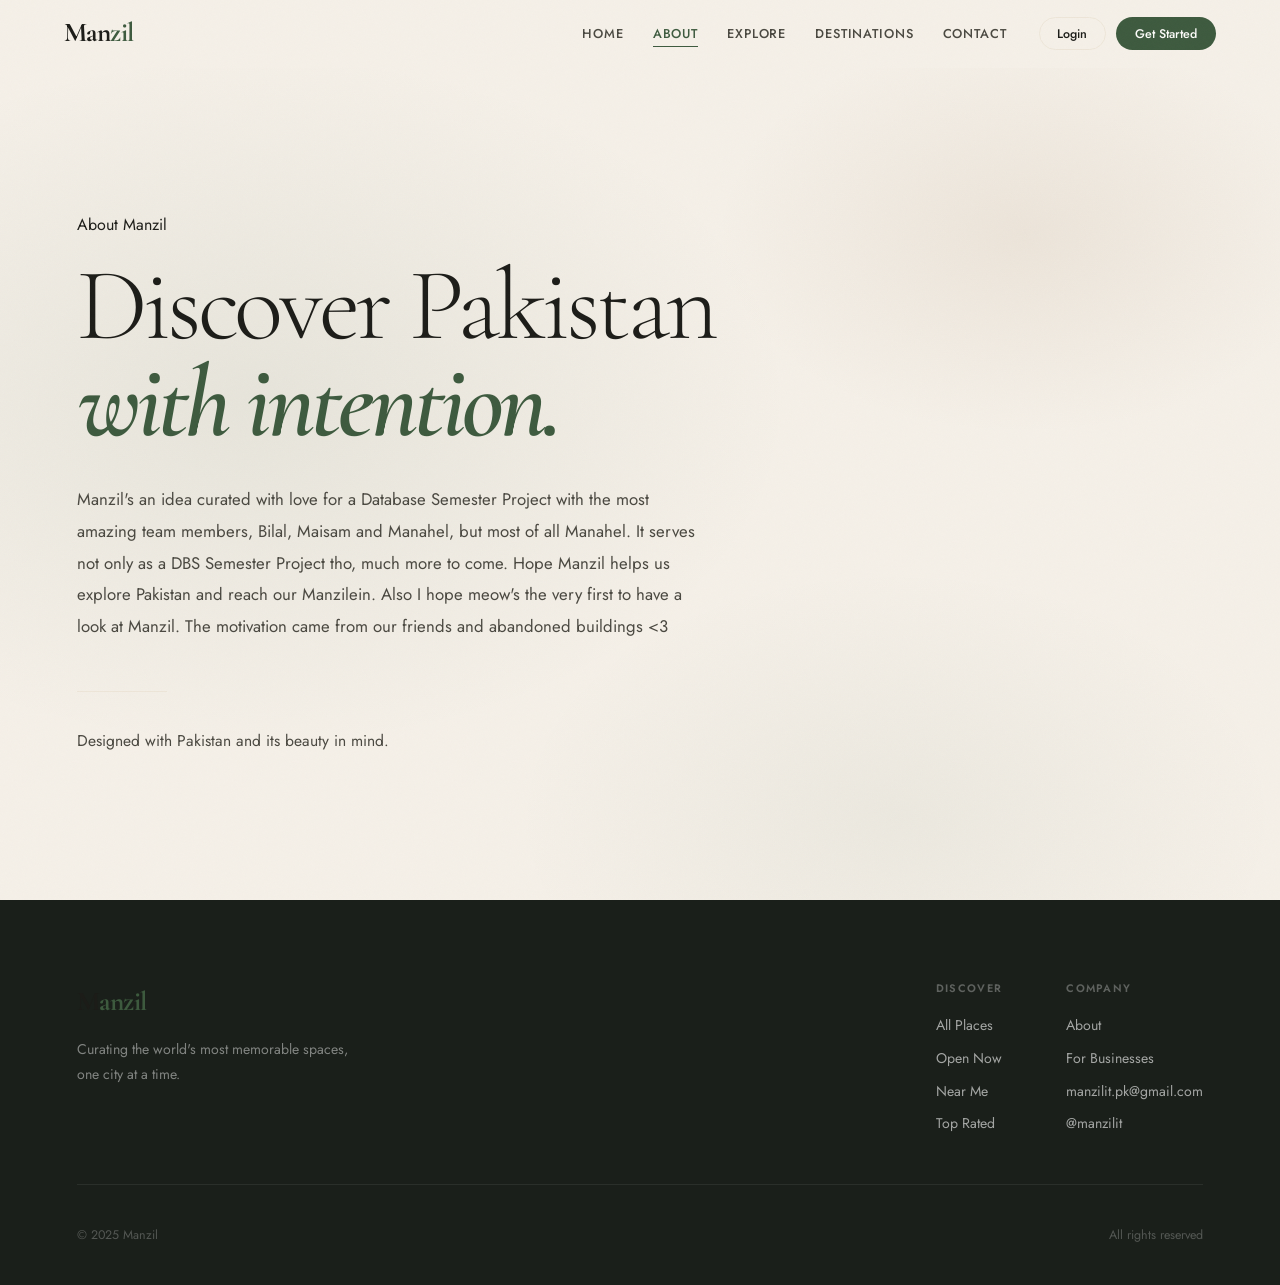
==== src/main/resources/static/about.html @ 92e5460f "Adding About Section" ====
<!-- about.html -->
<!DOCTYPE html>
<html lang="en">
<head>
  <meta charset="UTF-8">
  <meta name="viewport" content="width=device-width, initial-scale=1.0">

  <title>About • Manzil</title>

  <link rel="preconnect" href="https://fonts.googleapis.com">
  <link rel="preconnect" href="https://fonts.gstatic.com" crossorigin>

  <link href="https://fonts.googleapis.com/css2?family=Cormorant+Garamond:wght@300;400;500;600;700&family=Jost:wght@300;400;500;600&display=swap" rel="stylesheet">

  <!-- your existing global css -->
  <link rel="stylesheet" href="shared.css">

  <!-- only about page styles -->
  <link rel="stylesheet" href="about.css">
</head>

<body>

  <div class="grain"></div>

  <!-- NAV -->
  <nav class="nav">
    <a href="index.html" class="nav-logo">
      Man<span>zil</span>
    </a>

    <div class="nav-links">
      <a href="index.html">Home</a>
      <a href="#" class="active">About</a>
      <a href="#">Explore</a>
      <a href="#">Destinations</a>
      <a href="#">Contact</a>
    </div>

    <div class="nav-right">
      <button class="nav-btn-ghost">Login</button>
      <button class="nav-btn-solid">Get Started</button>
    </div>
  </nav>

  <!-- ABOUT HERO -->
  <section class="about-hero">

    <div class="about-bg"></div>

    <div class="about-inner">

      <div class="hero-label">
        <span class="label-line"></span>
        <span>About Manzil</span>
      </div>

      <h1 class="about-title">
        Discover Pakistan
        <span>with intention.</span>
      </h1>

      <p class="about-sub">
        Manzil's an idea curated with love for a Database Semester Project with the most amazing team members,
        Bilal, Maisam and Manahel, but most of all Manahel. It serves not only as a DBS Semester Project tho,
        much more to come. Hope Manzil helps us explore Pakistan and
        reach our Manzilein. Also I hope meow's the very first to have a look at Manzil.
        The motivation came from our friends and abandoned buildings <3
      </p>

      <div class="about-copy">

        <p>
          Designed with Pakistan and its beauty in mind.
        </p>


      </div>

    </div>

  </section>

   <!-- ── FOOTER ── -->
  <footer class="footer">
    <div class="footer-inner">
      <div class="footer-brand">
        <span class="nav-logo footer-logo">M<span>anzil</span></span>
        <p>Curating the world's most memorable spaces, one city at a time.</p>
      </div>
      <div class="footer-cols">
        <div>
          <h5>Discover</h5>
          <a href="places.html">All Places</a>
          <a href="places.html?open=true">Open Now</a>
          <a href="places.html?nearby=true">Near Me</a>
          <a href="places.html">Top Rated</a>
        </div>
        <div>
          <h5>Company</h5>
          <a href="about.html">About</a>
          <a href="#">For Businesses</a>
          <a href="mailto:manzilit.pk@gmail.com"><i class="fa fa-envelope"></i> manzilit.pk@gmail.com</a>
          <a href="https://www.instagram.com/manzilit/" target="_blank"><i class="fa-brands fa-instagram"></i> @manzilit</a>
        </div>
      </div>
    </div>
    <div class="footer-bottom">
      <span>© 2025 Manzil</span>
      <span>All rights reserved</span>
    </div>
  </footer>

</body>
</html>
---- src/main/resources/static/shared.css ----
:root {
  --ink:       #1c1c18;
  --ink-soft:  #4a4840;
  --moss:      #3d5a3e;
  --moss-lt:   #5a7a5b;
  --moss-pale: #e8efe8;
  --brown:     #9b7b5a;
  --brown-lt:  #c4a882;
  --cream:     #f5f0e8;
  --cream-dk:  #ede5d8;
  --white:     #fdfcfa;
  --dark:      #1a1f1a;
  --r-sm:  8px;
  --r-md:  14px;
  --r-lg:  22px;
  --serif: 'Cormorant Garamond', Georgia, serif;
  --sans:  'Jost', sans-serif;
  --nav-h: 68px;
  --ease:  cubic-bezier(.25,.46,.45,.94);
}

*, *::before, *::after { box-sizing: border-box; margin: 0; padding: 0; }
html { scroll-behavior: smooth; }
body {
  background: var(--cream);
  color: var(--ink);
  font-family: var(--sans);
  font-weight: 400;
  line-height: 1.65;
  overflow-x: hidden;
}
img { display: block; width: 100%; height: 100%; object-fit: cover; }
a { text-decoration: none; color: inherit; }

.grain {
  position: fixed; inset: 0; z-index: 9999; pointer-events: none;
  opacity: .028;
  background-image: url("data:image/svg+xml,%3Csvg viewBox='0 0 512 512' xmlns='http://www.w3.org/2000/svg'%3E%3Cfilter id='g'%3E%3CfeTurbulence type='fractalNoise' baseFrequency='.75' numOctaves='4' stitchTiles='stitch'/%3E%3C/filter%3E%3Crect width='100%25' height='100%25' filter='url(%23g)'/%3E%3C/svg%3E");
  background-size: 220px;
}

.nav {
  position: sticky; top: 0; z-index: 200;
  height: var(--nav-h);
  display: flex; align-items: center; gap: 2rem;
  padding: 0 5vw;
  background: rgba(245,240,232,.92);
  backdrop-filter: blur(18px);
  border-bottom: 1px solid transparent;
  transition: border-color .3s, box-shadow .3s;
}
.nav--scrolled { border-color: var(--cream-dk); box-shadow: 0 2px 24px rgba(0,0,0,.07); }

.nav-logo {
  font-family: var(--serif);
  font-size: 1.7rem; font-weight: 700; letter-spacing: -.02em;
  color: var(--ink); margin-right: auto;
}
.nav-logo span { color: var(--moss); }

.nav-links { display: flex; gap: 1.8rem; }
.nav-links a {
  font-size: .8rem; font-weight: 500; letter-spacing: .07em;
  text-transform: uppercase; color: var(--ink-soft);
  transition: color .2s; position: relative;
}
.nav-links a::after {
  content: ''; position: absolute; bottom: -3px; left: 0;
  width: 0; height: 1px; background: var(--moss);
  transition: width .25s var(--ease);
}
.nav-links a:hover, .nav-links a.active { color: var(--moss); }
.nav-links a:hover::after, .nav-links a.active::after { width: 100%; }

.nav-right { display: flex; align-items: center; gap: .6rem; }
.nav-icon-btn {
  width: 36px; height: 36px; border-radius: 50%;
  display: flex; align-items: center; justify-content: center;
  border: 1.5px solid var(--cream-dk); color: var(--ink-soft);
  transition: border-color .2s, color .2s; font-size: .85rem;
}
.nav-icon-btn:hover { border-color: var(--moss); color: var(--moss); }

.nav-btn-ghost {
  background: none; border: 1px solid var(--cream-dk);
  color: var(--ink); border-radius: 100px;
  padding: .42rem 1.1rem; font-size: .78rem; font-weight: 500;
  font-family: var(--sans); cursor: pointer; transition: border-color .2s, color .2s;
}
.nav-btn-ghost:hover { border-color: var(--moss); color: var(--moss); }

.nav-btn-solid {
  background: var(--moss); border: none;
  color: var(--white); border-radius: 100px;
  padding: .45rem 1.2rem; font-size: .78rem; font-weight: 500;
  font-family: var(--sans); cursor: pointer;
  transition: background .2s; display: inline-flex; align-items: center; gap: .4rem;
}
.nav-btn-solid:hover { background: var(--moss-lt); }

.eyebrow {
  font-size: .72rem; font-weight: 600; letter-spacing: .14em;
  text-transform: uppercase; color: var(--brown); margin-bottom: .5rem;
}
.link-arrow {
  font-size: .8rem; font-weight: 500; color: var(--moss);
  display: inline-flex; align-items: center; gap: .4rem;
  transition: gap .2s;
}
.link-arrow:hover { gap: .7rem; }
.err-msg { color: var(--ink-soft); font-size: .88rem; padding: .5rem 0; }
.err-msg a { color: var(--moss); text-decoration: underline; }

.skel {
  background: linear-gradient(100deg, var(--cream-dk) 30%, #e8e0d0 50%, var(--cream-dk) 70%);
  background-size: 200%;
  animation: shimmer 1.5s infinite;
  border-radius: var(--r-md);
}
@keyframes shimmer { to { background-position: -200% 0; } }
@keyframes fadeUp {
  from { opacity: 0; transform: translateY(20px); }
  to   { opacity: 1; transform: translateY(0); }
}
/* about.css */

.about-hero {
  position: relative;
  min-height: calc(100vh - var(--nav-h));

  display: flex;
  align-items: center;

  padding: 7rem 6vw;

  overflow: hidden;
}

.about-bg {
  position: absolute;
  inset: 0;

  background:
    radial-gradient(
      ellipse 60% 60% at 20% 40%,
      rgba(61,90,62,.08) 0%,
      transparent 70%
    ),

    radial-gradient(
      ellipse 40% 40% at 80% 20%,
      rgba(155,123,90,.10) 0%,
      transparent 60%
    ),

    radial-gradient(
      ellipse 50% 50% at 70% 90%,
      rgba(61,90,62,.05) 0%,
      transparent 60%
    );

  z-index: 0;
}

.about-inner {
  position: relative;
  z-index: 2;

  width: 100%;
  max-width: 820px;

  animation: fadeUp .8s var(--ease) both;
}

.about-title {
  font-family: var(--serif);
  line-height: .95;

  margin: 1.2rem 0 2rem;
}

.about-title {
  font-size: clamp(3.8rem, 8vw, 7rem);
  font-weight: 300;

  letter-spacing: -.04em;

  color: var(--ink);
}

.about-title span {
  display: block;

  font-style: italic;
  font-weight: 600;

  color: var(--moss);
}

.about-sub {
  max-width: 620px;

  font-size: 1.05rem;
  line-height: 1.9;

  color: var(--ink-soft);

  margin-bottom: 3rem;
}

.about-copy {
  display: grid;
  gap: 1.6rem;

  max-width: 700px;
}

.about-copy p {
  font-size: .98rem;
  line-height: 1.95;

  color: var(--ink-soft);
}

/* subtle fade separator */

.about-copy::before {
  content: '';

  width: 90px;
  height: 1px;

  background: var(--cream-dk);

  margin-bottom: .5rem;
}

/* responsive */

@media (max-width: 640px) {

  .about-hero {
    padding: 5rem 5vw;
  }

  .about-title {
    line-height: 1;
  }

  .about-sub {
    font-size: .98rem;
  }

}
---- src/main/resources/static/about.css ----
/* ── FOOTER ───────────────────────────────────────────────────────────────── */
.footer { background: var(--dark); color: var(--cream); padding: 5rem 6vw 2.5rem; }
 
.footer-inner {
  display: flex; gap: 6vw; flex-wrap: wrap;
  padding-bottom: 3rem; margin-bottom: 2.5rem;
  border-bottom: 1px solid rgba(255,255,255,.07);
}
.footer-brand { max-width: 280px; }
.footer-brand p { color: rgba(255,255,255,.45); font-size: .88rem; margin-top: .75rem; line-height: 1.8; }
 
.footer-cols { display: flex; gap: 4rem; margin-left: auto; }
.footer-cols div { display: flex; flex-direction: column; gap: .6rem; }
.footer-cols h5 {
  font-size: .68rem; font-weight: 600; letter-spacing: .12em;
  text-transform: uppercase; color: rgba(255,255,255,.3); margin-bottom: .4rem;
}
.footer-cols a { color: rgba(255,255,255,.6); font-size: .88rem; transition: color .2s; }
.footer-cols a:hover { color: var(--white); }
 
.footer-bottom {
  display: flex; justify-content: space-between;
  font-size: .78rem; color: rgba(255,255,255,.25);
}
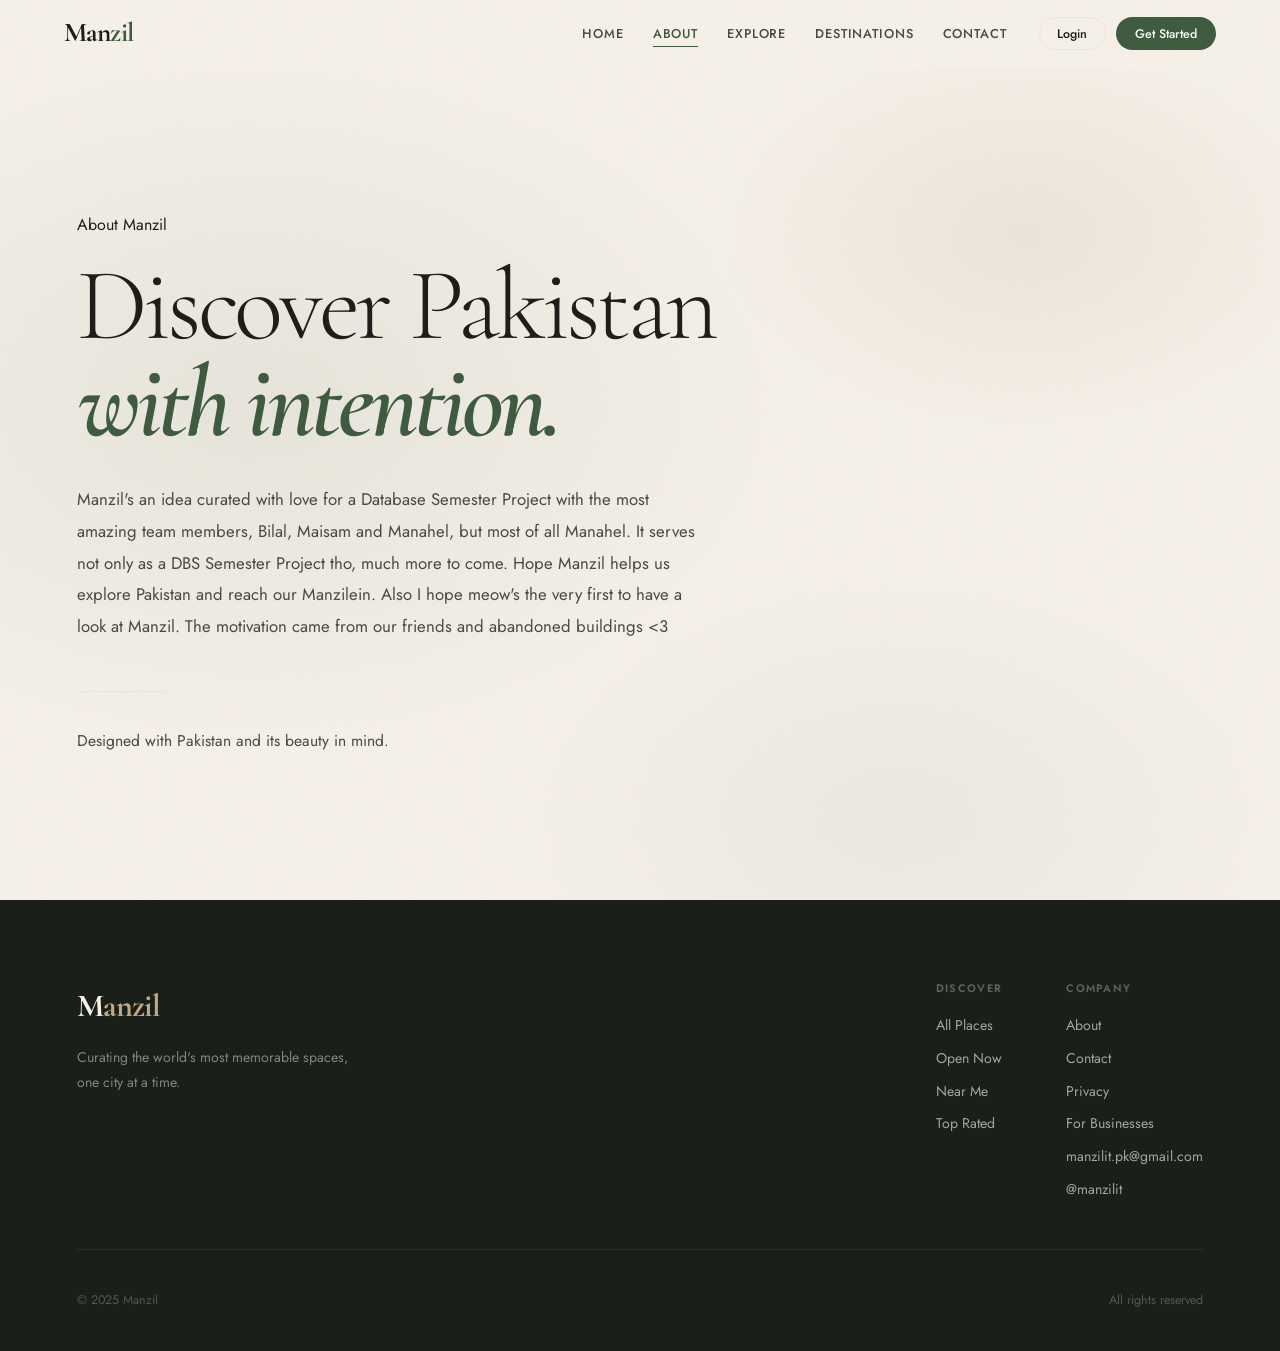
==== commit 3d5087a0: "Added Privacy and Contact Pages" ====
--- a/src/main/resources/static/about.html
+++ b/src/main/resources/static/about.html
@@ -99,6 +99,8 @@
         <div>
           <h5>Company</h5>
           <a href="about.html">About</a>
+          <a href="contact.html">Contact</a>
+          <a href="privacy.html">Privacy</a>
           <a href="#">For Businesses</a>
           <a href="mailto:manzilit.pk@gmail.com"><i class="fa fa-envelope"></i> manzilit.pk@gmail.com</a>
           <a href="https://www.instagram.com/manzilit/" target="_blank"><i class="fa-brands fa-instagram"></i> @manzilit</a>
--- a/src/main/resources/static/about.css
+++ b/src/main/resources/static/about.css
@@ -1,5 +1,7 @@
 /* ── FOOTER ───────────────────────────────────────────────────────────────── */
 .footer { background: var(--dark); color: var(--cream); padding: 5rem 6vw 2.5rem; }
+.footer-logo { font-size: 2rem; color: var(--cream); }
+.footer-logo span { color: var(--brown-lt); }
  
 .footer-inner {
   display: flex; gap: 6vw; flex-wrap: wrap;
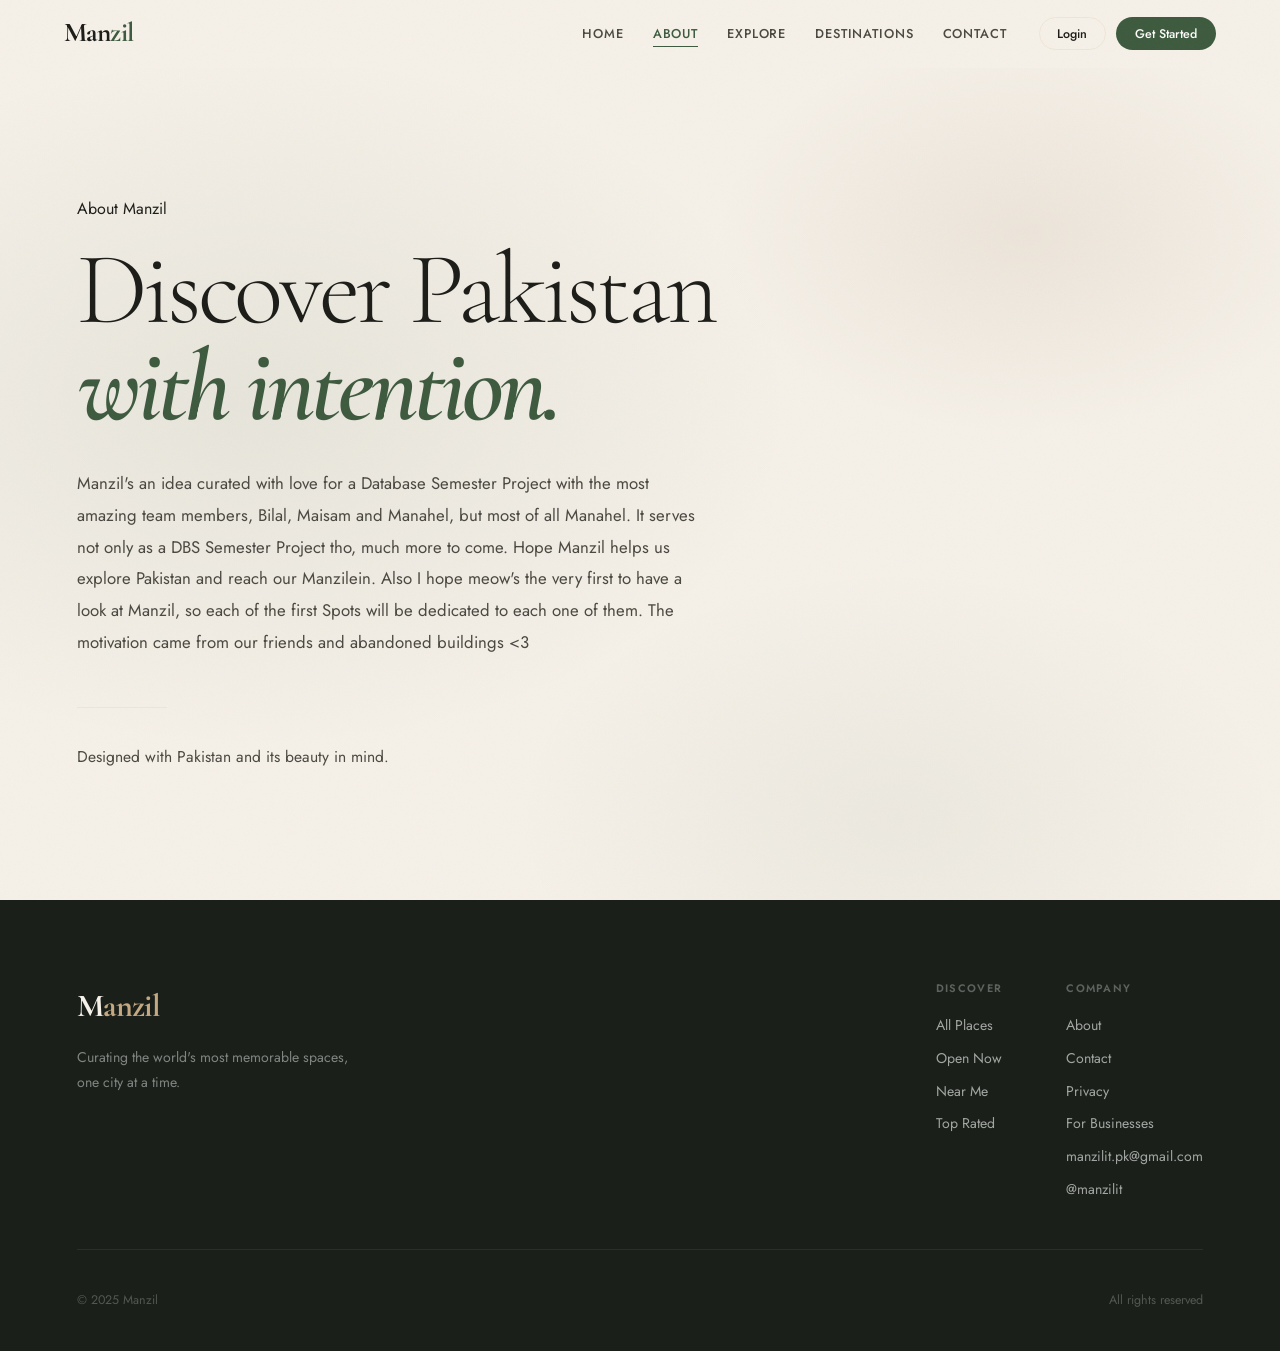
==== commit b4947643: "Fixing Headers: Privacy and Contact" ====
--- a/src/main/resources/static/about.html
+++ b/src/main/resources/static/about.html
@@ -64,7 +64,8 @@
         Manzil's an idea curated with love for a Database Semester Project with the most amazing team members,
         Bilal, Maisam and Manahel, but most of all Manahel. It serves not only as a DBS Semester Project tho,
         much more to come. Hope Manzil helps us explore Pakistan and
-        reach our Manzilein. Also I hope meow's the very first to have a look at Manzil.
+        reach our Manzilein. Also I hope meow's the very first to have a look at Manzil, so each of 
+        the first Spots will be dedicated to each one of them.
         The motivation came from our friends and abandoned buildings <3
       </p>
 
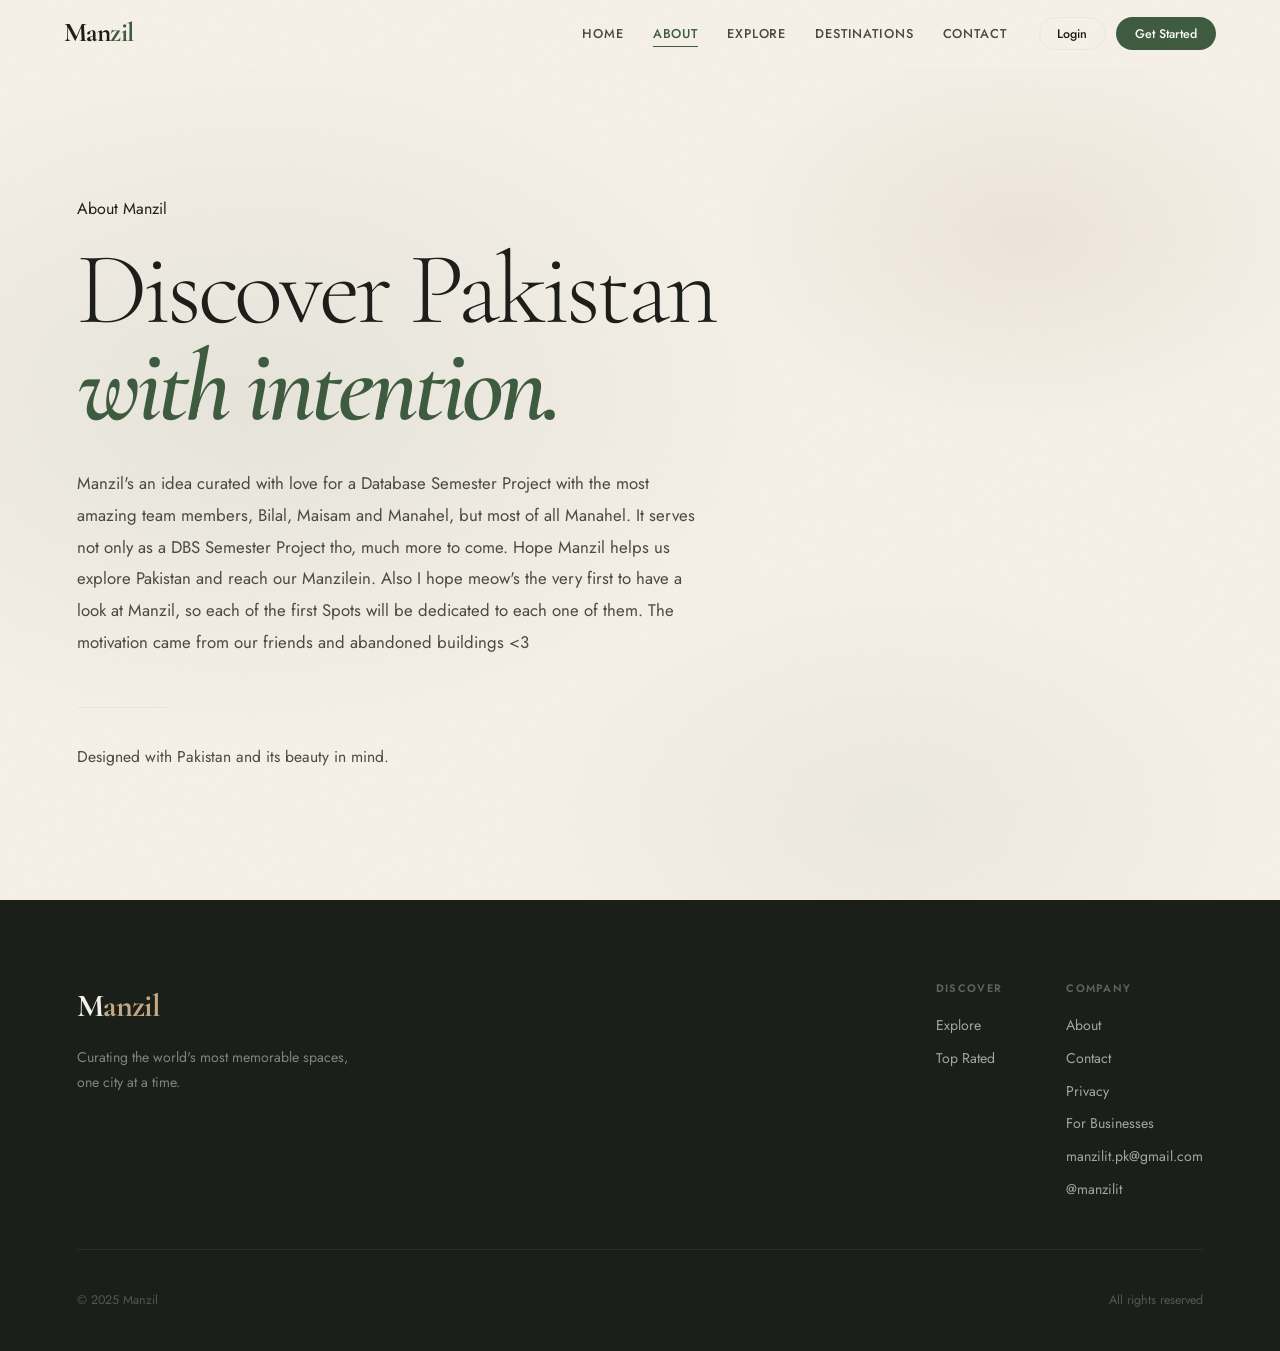
==== commit b54f30a1: "Adding Placecards Functionality" ====
--- a/src/main/resources/static/about.html
+++ b/src/main/resources/static/about.html
@@ -92,9 +92,7 @@
       <div class="footer-cols">
         <div>
           <h5>Discover</h5>
-          <a href="places.html">All Places</a>
-          <a href="places.html?open=true">Open Now</a>
-          <a href="places.html?nearby=true">Near Me</a>
+          <a href="places.html">Explore</a>
           <a href="places.html">Top Rated</a>
         </div>
         <div>
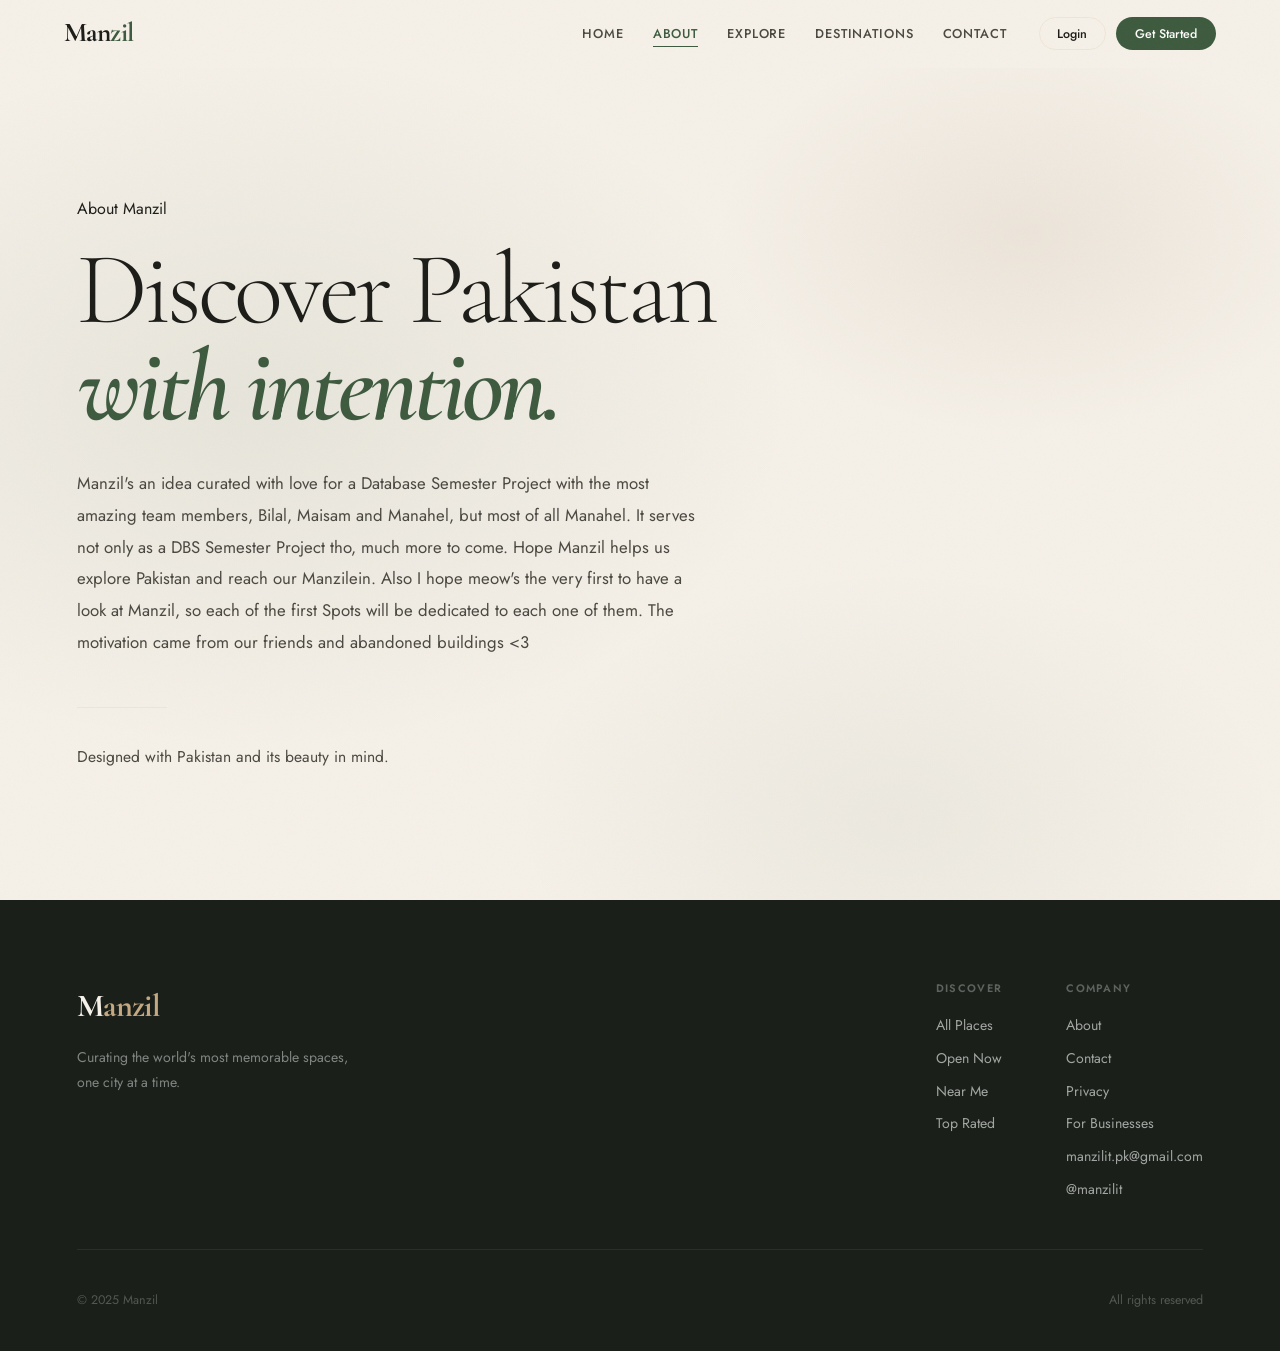
==== commit 168a8087: "Merge branch 'main' of https://github.com/manahelhehe/Manzil" ====
--- a/src/main/resources/static/about.html
+++ b/src/main/resources/static/about.html
@@ -92,7 +92,9 @@
       <div class="footer-cols">
         <div>
           <h5>Discover</h5>
-          <a href="places.html">Explore</a>
+          <a href="places.html">All Places</a>
+          <a href="places.html?open=true">Open Now</a>
+          <a href="places.html?nearby=true">Near Me</a>
           <a href="places.html">Top Rated</a>
         </div>
         <div>
